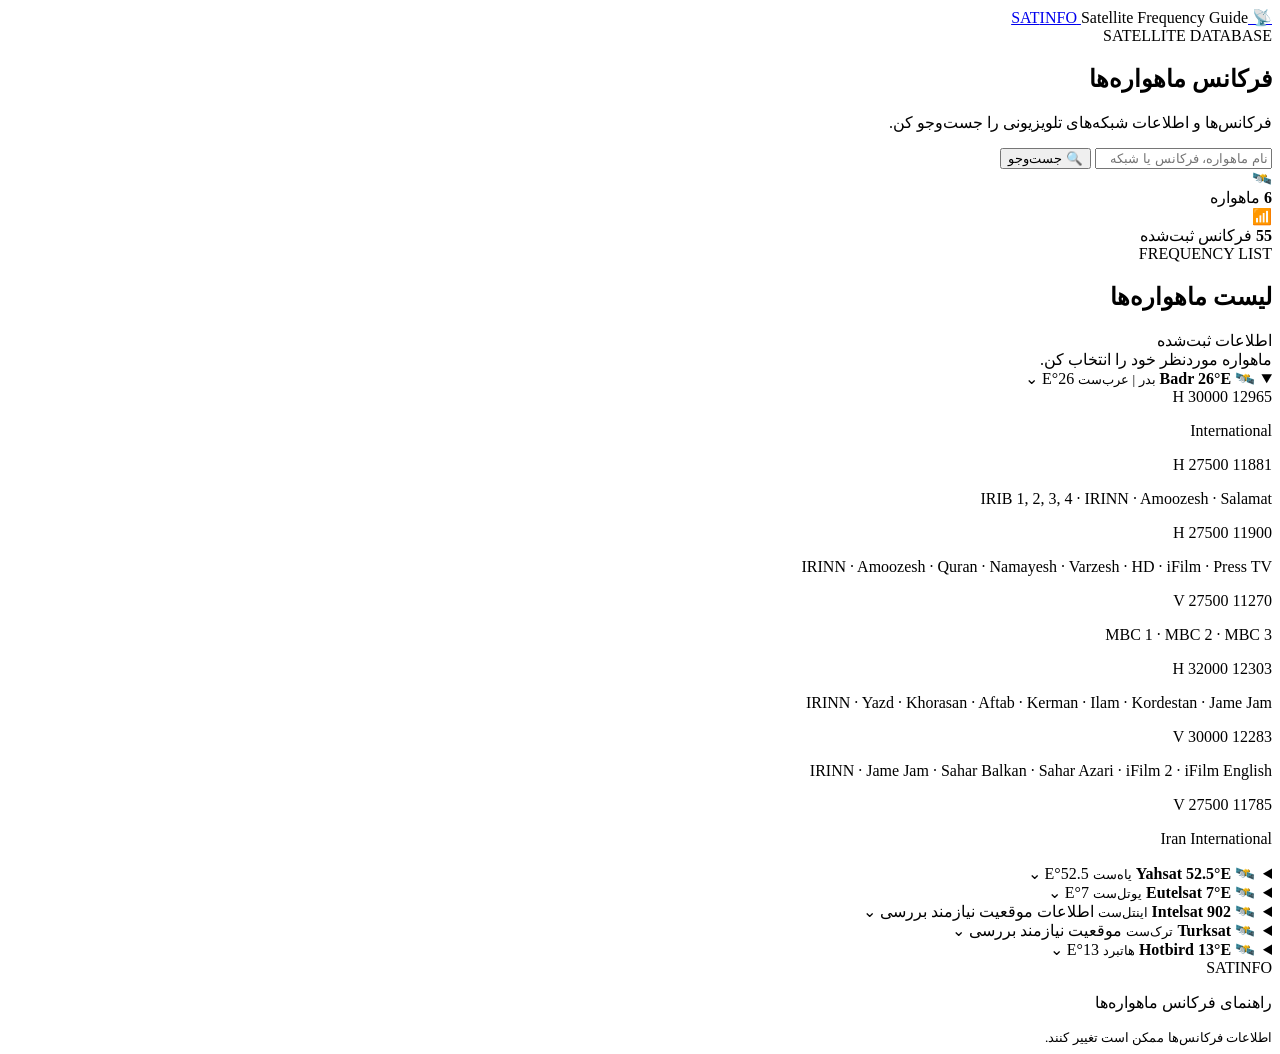
==== satinfo.html @ 90a49dee "Add files via upload" ====
<!DOCTYPE html>
<html lang="fa" dir="rtl">
<head>
    <meta charset="UTF-8">
    <meta name="viewport" content="width=device-width, initial-scale=1">

    <meta name="theme-color" content="#0b1120">
    <meta name="description"
          content="مرجع فرکانس ماهواره‌ها و اطلاعات شبکه‌های تلویزیونی">

    <title>SAT | فرکانس ماهواره‌ها</title>

    <link rel="stylesheet" href="Satsat.css">
    <script src="satsat.js" defer></script>
</head>

<body>

<header class="header">
    <a href="#" class="logo">
        <span class="logo-icon">📡</span>
        <span>SAT<span class="logo-blue">INFO</span></span>
    </a>

    <span class="header-label">Satellite Frequency Guide</span>
</header>

<main class="container">

    <section class="hero">
        <span class="hero-badge">SATELLITE DATABASE</span>

        <h1>فرکانس ماهواره‌ها</h1>

        <p>
            فرکانس‌ها و اطلاعات شبکه‌های تلویزیونی را جست‌وجو کن.
        </p>

        <form class="search-box" id="searchForm">
            <input
                type="search"
                id="search"
                placeholder="نام ماهواره، فرکانس یا شبکه..."
                autocomplete="off"
                aria-label="جست‌وجوی ماهواره، فرکانس یا شبکه"
            >

            <button type="submit" aria-label="جست‌وجو">
                🔍 جست‌وجو
            </button>
        </form>

        <button type="button" id="clearSearch" class="clear-button" hidden>
            پاک کردن جست‌وجو ✕
        </button>
    </section>

    <section class="stats">
        <div class="stat-card">
            <span class="stat-icon">🛰️</span>
            <div>
                <strong id="satelliteCount">6</strong>
                <span>ماهواره</span>
            </div>
        </div>

        <div class="stat-card">
            <span class="stat-icon">📶</span>
            <div>
                <strong id="frequencyCount">0</strong>
                <span>فرکانس ثبت‌شده</span>
            </div>
        </div>
    </section>

    <section class="frequency-section">

        <div class="section-heading">
            <div>
                <span class="section-label">FREQUENCY LIST</span>
                <h2>لیست ماهواره‌ها</h2>
            </div>

            <span class="live-badge">
                <span class="live-dot"></span>
                اطلاعات ثبت‌شده
            </span>
        </div>

        <div id="result" class="result" role="status" aria-live="polite">
            ماهواره موردنظر خود را انتخاب کن.
        </div>

        <div class="satellite-list">

            <!-- BADR -->
            <details class="sat-card" open>
                <summary>
                    <span class="sat-icon">🛰️</span>
                    <span class="sat-name">
                        <strong>Badr 26°E</strong>
                        <small>بدر | عرب‌ست</small>
                    </span>
                    <span class="sat-position">26°E</span>
                    <span class="arrow">⌄</span>
                </summary>

                <div class="frequency-list">

                    <article class="frequency-card">
                        <div class="frequency-number">12965 H 30000</div>
                        <p>International</p>
                    </article>

                    <article class="frequency-card">
                        <div class="frequency-number">11881 H 27500</div>
                        <p>IRIB 1, 2, 3, 4 · IRINN · Amoozesh · Salamat</p>
                    </article>

                    <article class="frequency-card">
                        <div class="frequency-number">11900 H 27500</div>
                        <p>IRINN · Amoozesh · Quran · Namayesh · Varzesh · HD · iFilm · Press TV</p>
                    </article>

                    <article class="frequency-card">
                        <div class="frequency-number">11270 V 27500</div>
                        <p>MBC 1 · MBC 2 · MBC 3</p>
                    </article>

                    <article class="frequency-card">
                        <div class="frequency-number">12303 H 32000</div>
                        <p>IRINN · Yazd · Khorasan · Aftab · Kerman · Ilam · Kordestan · Jame Jam</p>
                    </article>

                    <article class="frequency-card">
                        <div class="frequency-number">12283 V 30000</div>
                        <p>IRINN · Jame Jam · Sahar Balkan · Sahar Azari · iFilm 2 · iFilm English</p>
                    </article>

                    <article class="frequency-card">
                        <div class="frequency-number">11785 V 27500</div>
                        <p>Iran International</p>
                    </article>

                </div>
            </details>

            <!-- YAHSAT -->
            <details class="sat-card">
                <summary>
                    <span class="sat-icon">🛰️</span>
                    <span class="sat-name">
                        <strong>Yahsat 52.5°E</strong>
                        <small>یاه‌ست</small>
                    </span>
                    <span class="sat-position">52.5°E</span>
                    <span class="arrow">⌄</span>
                </summary>

                <div class="frequency-list">

                    <article class="frequency-card">
                        <div class="frequency-number">10761 V 27500</div>
                        <p>Mellig TV</p>
                    </article>

                    <article class="frequency-card">
                        <div class="frequency-number">11419 V 27500</div>
                        <p>Zed TV</p>
                    </article>

                    <article class="frequency-card">
                        <div class="frequency-number">10762 V 27500</div>
                        <p>NET TV · BBC News Persian · DeJ TV · Persian Doc · Persian Sport</p>
                    </article>

                    <article class="frequency-card">
                        <div class="frequency-number">11996 V 27500</div>
                        <p>BBC · VOA · Iran International · Iran Farda · CNN · MBC Persia · GOD TV</p>
                    </article>

                    <article class="frequency-card">
                        <div class="frequency-number">12595 V 27500</div>
                        <p>Azadi · Mohabat TV · Radio Javan · Hodh​​od TV</p>
                    </article>

                    <article class="frequency-card">
                        <div class="frequency-number">10887 V 27500</div>
                        <p>Persians · Radio Javan · Varzesh TV2 · XOTV · 24Box · Pershiana 2 · Pershiana 5</p>
                    </article>

                    <article class="frequency-card">
                        <div class="frequency-number">11766 V 27500</div>
                        <p>Kanal Jadid · Didgah TV · Khaneh Honarmandan · Persians Music · Tapes TV · ITN · T2 · 30TV · Ruby Music · Toosheh TV · My TV · Khanefilm · ATV · Ganghozor · Tin TV · PN TV</p>
                    </article>

                    <article class="frequency-card">
                        <div class="frequency-number">11881 V 27500</div>
                        <p>GEM · RUBIX · RIVER · GEM TV</p>
                    </article>

                    <article class="frequency-card">
                        <div class="frequency-number">11958 V 27500</div>
                        <p>Kalame TV · Khatere · Iran B Marz · Iran Beauty · Komala TV · Tile TV · Ruby One</p>
                    </article>

                    <article class="frequency-card">
                        <div class="frequency-number">12015 H 27500</div>
                        <p>TOLO HD · Lem​​at HD · TOLO News · Shamshad · 1TV HD · Tamadon · Noor TV · AMC · Afghan · Arezo TV</p>
                    </article>

                    <article class="frequency-card">
                        <div class="frequency-number">12034 V 27500</div>
                        <p>ONYX HD · RUBIX HD · RIVER HD · 24B HD · GEM TV</p>
                    </article>

                    <article class="frequency-card">
                        <div class="frequency-number">12149 V 27500</div>
                        <p>Golden TV · Interaz TV · City TV · Movie Time · Tapesh HD</p>
                    </article>

                    <article class="frequency-card">
                        <div class="frequency-number">10803 H 27500</div>
                        <p>Persiana 1–5 · Varzesh 1–4 · Poker TV</p>
                    </article>

                    <article class="frequency-card">
                        <div class="frequency-number">10845 V 27500</div>
                        <p>Persiana Junior · Persiana Cinema · Ava Series · 11TV · Zen TV · Asr TV · Oxir TV · Didar TV · Ava Family HD</p>
                    </article>

                    <article class="frequency-card">
                        <div class="frequency-number">11785 H 27500</div>
                        <p>اطلاعات شبکه ثبت نشده</p>
                    </article>

                    <article class="frequency-card">
                        <div class="frequency-number">10877 V 27500</div>
                        <p>اطلاعات شبکه ثبت نشده</p>
                    </article>

                    <article class="frequency-card">
                        <div class="frequency-number">10846 V 27500</div>
                        <p>اطلاعات شبکه ثبت نشده</p>
                    </article>

                    <article class="frequency-card">
                        <div class="frequency-number">11421 H 27500</div>
                        <p>اطلاعات شبکه ثبت نشده</p>
                    </article>

                    <article class="frequency-card">
                        <div class="frequency-number">11977 H 27500</div>
                        <p>اطلاعات شبکه ثبت نشده</p>
                    </article>

                    <article class="frequency-card">
                        <div class="frequency-number">11343 H 27500</div>
                        <p>اطلاعات شبکه ثبت نشده</p>
                    </article>

                    <article class="frequency-card">
                        <div class="frequency-number">12246 H 27500</div>
                        <p>اطلاعات شبکه ثبت نشده</p>
                    </article>

                    <article class="frequency-card">
                        <div class="frequency-number">11843 V 27500</div>
                        <p>International</p>
                    </article>

                </div>
            </details>

            <!-- EUTELSAT -->
            <details class="sat-card">
                <summary>
                    <span class="sat-icon">🛰️</span>
                    <span class="sat-name">
                        <strong>Eutelsat 7°E</strong>
                        <small>یوتل‌ست</small>
                    </span>
                    <span class="sat-position">7°E</span>
                    <span class="arrow">⌄</span>
                </summary>

                <div class="frequency-list">

                    <article class="frequency-card">
                        <div class="frequency-number">11262 H 27500</div>
                        <p>International</p>
                    </article>

                    <article class="frequency-card">
                        <div class="frequency-number">10721 H 22000</div>
                        <p>BBC · Simaye Azadi · Manoto</p>
                    </article>

                    <article class="frequency-card">
                        <div class="frequency-number">11304 H 22700</div>
                        <p>Melody HD · Confirm HD · Cineastes HD · Iran International</p>
                    </article>

                    <article class="frequency-card">
                        <div class="frequency-number">11221 H 27500</div>
                        <p>PARS TV · Andisheh TV · Iran International · Kanal Yek · Iran Farda</p>
                    </article>

                    <article class="frequency-card">
                        <div class="frequency-number">11345 H 27500</div>
                        <p>ICC · Didgah TV · Manoto · 4Music · Confirm · Cine Series · Avang</p>
                    </article>

                    <article class="frequency-card">
                        <div class="frequency-number">11324 V 29700</div>
                        <p>iFilm HD · PMC HD · Barbara TV HD · Manoto +1/+2 · Fashion TV HD</p>
                    </article>

                    <article class="frequency-card">
                        <div class="frequency-number">11387 H 27500</div>
                        <p>BBC Persia HD · Manoto +1/+2</p>
                    </article>

                    <article class="frequency-card">
                        <div class="frequency-number">11325 V 30000</div>
                        <p>Barbara HD · PMC HD · Manoto · Cine Film</p>
                    </article>

                </div>
            </details>

            <!-- INTELSAT -->
            <details class="sat-card">
                <summary>
                    <span class="sat-icon">🛰️</span>
                    <span class="sat-name">
                        <strong>Intelsat 902</strong>
                        <small>اینتل‌ست</small>
                    </span>
                    <span class="sat-position">اطلاعات موقعیت نیازمند بررسی</span>
                    <span class="arrow">⌄</span>
                </summary>

                <div class="frequency-list">

                    <article class="frequency-card">
                        <div class="frequency-number">11555 V 30000</div>
                        <p>IRIB 1, 2, 3, 4 · IRINN</p>
                    </article>

                    <article class="frequency-card">
                        <div class="frequency-number">11030 V 3500</div>
                        <p>اطلاعات شبکه ثبت نشده</p>
                    </article>

                    <article class="frequency-card">
                        <div class="frequency-number">11002 V 3500</div>
                        <p>اطلاعات شبکه ثبت نشده</p>
                    </article>

                    <article class="frequency-card">
                        <div class="frequency-number">10989 V 1600</div>
                        <p>اطلاعات شبکه ثبت نشده</p>
                    </article>

                </div>
            </details>

            <!-- TURKSAT -->
            <details class="sat-card">
                <summary>
                    <span class="sat-icon">🛰️</span>
                    <span class="sat-name">
                        <strong>Turksat</strong>
                        <small>ترک‌ست</small>
                    </span>
                    <span class="sat-position">موقعیت نیازمند بررسی</span>
                    <span class="arrow">⌄</span>
                </summary>

                <div class="frequency-list">

                    <article class="frequency-card">
                        <div class="frequency-number">11637 H 30000</div>
                        <p>IRIB 1, 2, 3, 4 · Tehran</p>
                    </article>

                    <article class="frequency-card">
                        <div class="frequency-number">11785 H 27500</div>
                        <p>اطلاعات شبکه ثبت نشده</p>
                    </article>

                    <article class="frequency-card">
                        <div class="frequency-number">11977 H 27500</div>
                        <p>اطلاعات شبکه ثبت نشده</p>
                    </article>

                    <article class="frequency-card">
                        <div class="frequency-number">12329 H 6666</div>
                        <p>اطلاعات شبکه ثبت نشده</p>
                    </article>

                    <article class="frequency-card">
                        <div class="frequency-number">12015 H 27500</div>
                        <p>اطلاعات شبکه ثبت نشده</p>
                    </article>

                    <article class="frequency-card">
                        <div class="frequency-number">12356 H 7100</div>
                        <p>اطلاعات شبکه ثبت نشده</p>
                    </article>

                    <article class="frequency-card">
                        <div class="frequency-number">12245 H 27500</div>
                        <p>اطلاعات شبکه ثبت نشده</p>
                    </article>

                </div>
            </details>

            <!-- HOTBIRD -->
            <details class="sat-card">
                <summary>
                    <span class="sat-icon">🛰️</span>
                    <span class="sat-name">
                        <strong>Hotbird 13°E</strong>
                        <small>هاتبرد</small>
                    </span>
                    <span class="sat-position">13°E</span>
                    <span class="arrow">⌄</span>
                </summary>

                <div class="frequency-list">

                    <article class="frequency-card">
                        <div class="frequency-number">10775 H 30000</div>
                        <p>IRINN · Quran · iFilm · Nasim · Jame Jam · Press TV</p>
                    </article>

                    <article class="frequency-card">
                        <div class="frequency-number">12322 H 27500</div>
                        <p>BBC Persian · Iran International</p>
                    </article>

                    <article class="frequency-card">
                        <div class="frequency-number">11137 H 27500</div>
                        <p>اطلاعات شبکه ثبت نشده</p>
                    </article>

                    <article class="frequency-card">
                        <div class="frequency-number">12226 V 27500</div>
                        <p>اطلاعات شبکه ثبت نشده</p>
                    </article>

                    <article class="frequency-card">
                        <div class="frequency-number">11373 H 27500</div>
                        <p>اطلاعات شبکه ثبت نشده</p>
                    </article>

                    <article class="frequency-card">
                        <div class="frequency-number">11604 H 27500</div>
                        <p>اطلاعات شبکه ثبت نشده</p>
                    </article>

                    <article class="frequency-card">
                        <div class="frequency-number">11471 V 27500</div>
                        <p>اطلاعات شبکه ثبت نشده</p>
                    </article>

                </div>
            </details>

        </div>

        <div id="emptyState" class="empty-state" hidden>
            <span>🔎</span>
            <h3>نتیجه‌ای پیدا نشد</h3>
            <p>نام ماهواره، شبکه یا فرکانس را بررسی کن.</p>
        </div>

    </section>

</main>

<footer class="footer">
    <div class="footer-logo">SAT<span>INFO</span></div>
    <p>راهنمای فرکانس ماهواره‌ها</p>
    <small>اطلاعات فرکانس‌ها ممکن است تغییر کنند.</small>
</footer>

</body>
</html>
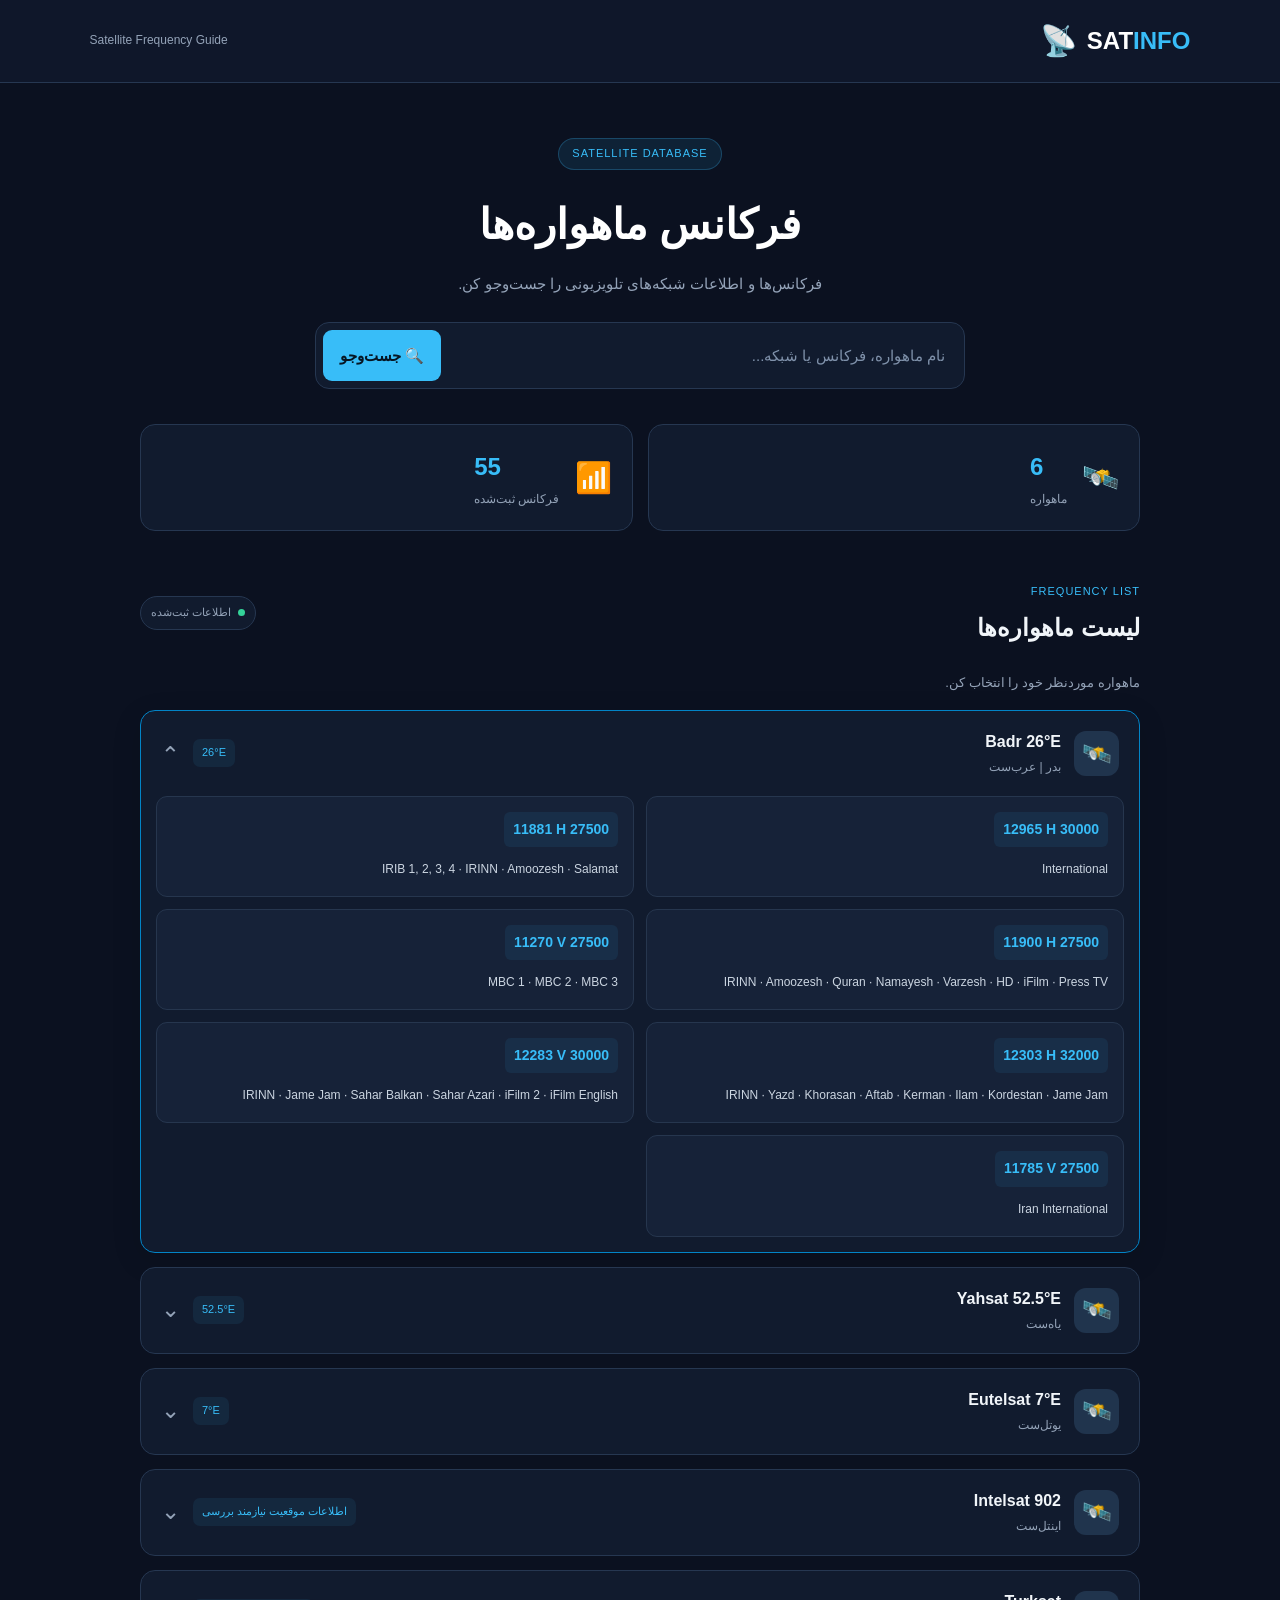
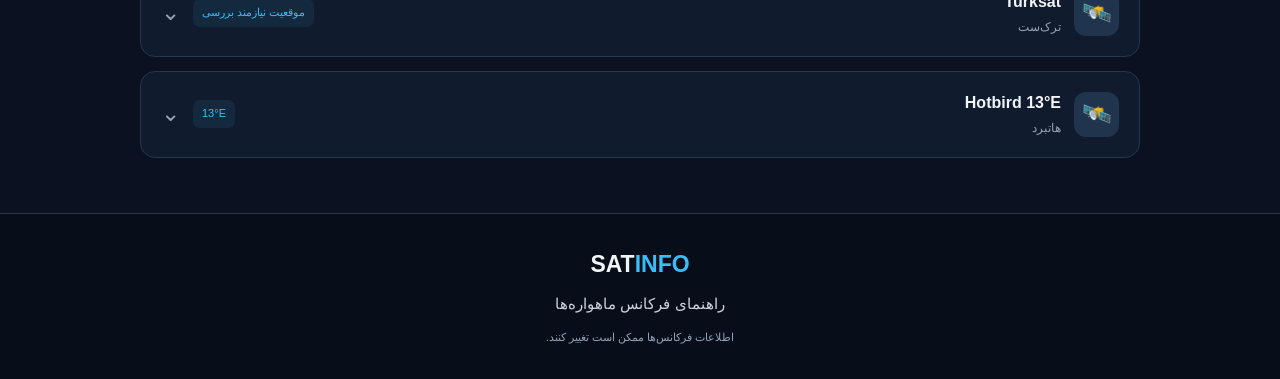
==== commit 8329c095: "Update satinfo.html" ====
--- a/satinfo.html
+++ b/satinfo.html
@@ -10,7 +10,7 @@
 
     <title>SAT | فرکانس ماهواره‌ها</title>
 
-    <link rel="stylesheet" href="Satsat.css">
+    <link rel="stylesheet" href="satsat.css">
     <script src="satsat.js" defer></script>
 </head>
 
@@ -489,4 +489,4 @@
 </footer>
 
 </body>
-</html>+</html>
--- a/satsat.css
+++ b/satsat.css
@@ -0,0 +1,568 @@
+/* =========================
+   SAT INFO - MAIN STYLES
+========================= */
+
+:root {
+    --bg: #0b1120;
+    --surface: #111b2e;
+    --card: #162238;
+    --border: #263751;
+    --blue: #38bdf8;
+    --blue-dark: #0284c7;
+    --text: #f1f5f9;
+    --muted: #94a3b8;
+    --green: #34d399;
+}
+
+* {
+    box-sizing: border-box;
+}
+
+html {
+    scroll-behavior: smooth;
+}
+
+body {
+    margin: 0;
+    background: var(--bg);
+    color: var(--text);
+    font-family: Tahoma, Arial, sans-serif;
+    font-size: 15px;
+    line-height: 1.8;
+}
+
+button,
+input {
+    font: inherit;
+}
+
+/* HEADER */
+
+.header {
+    min-height: 72px;
+    padding: 14px 7%;
+    display: flex;
+    justify-content: space-between;
+    align-items: center;
+    gap: 15px;
+    background: #0f172a;
+    border-bottom: 1px solid var(--border);
+}
+
+.logo {
+    display: flex;
+    align-items: center;
+    gap: 10px;
+    color: white;
+    font-size: 24px;
+    font-weight: bold;
+    text-decoration: none;
+    direction: ltr;
+}
+
+.logo-icon {
+    font-size: 30px;
+}
+
+.logo-blue {
+    color: var(--blue);
+}
+
+.header-label {
+    color: var(--muted);
+    font-size: 12px;
+    direction: ltr;
+}
+
+/* MAIN */
+
+.container {
+    width: min(100% - 32px, 1000px);
+    margin: auto;
+}
+
+/* HERO */
+
+.hero {
+    padding: 55px 15px 35px;
+    text-align: center;
+}
+
+.hero-badge {
+    display: inline-block;
+    padding: 5px 13px;
+    color: var(--blue);
+    background: rgba(56, 189, 248, 0.1);
+    border: 1px solid rgba(56, 189, 248, 0.25);
+    border-radius: 30px;
+    font-size: 11px;
+    letter-spacing: 1px;
+    direction: ltr;
+}
+
+.hero h1 {
+    margin: 17px 0 8px;
+    font-size: clamp(27px, 5vw, 42px);
+    color: white;
+}
+
+.hero > p {
+    margin: 0 0 25px;
+    color: var(--muted);
+}
+
+/* SEARCH */
+
+.search-box {
+    width: min(100%, 650px);
+    margin: auto;
+    display: flex;
+    align-items: stretch;
+    gap: 8px;
+    padding: 7px;
+    background: var(--surface);
+    border: 1px solid var(--border);
+    border-radius: 14px;
+}
+
+.search-box:focus-within {
+    border-color: var(--blue);
+    box-shadow: 0 0 0 3px rgba(56, 189, 248, 0.1);
+}
+
+.search-box input {
+    flex: 1;
+    width: 0;
+    min-width: 0;
+    padding: 12px;
+    color: white;
+    background: transparent;
+    border: none;
+    outline: none;
+    direction: auto;
+}
+
+.search-box input::placeholder {
+    color: #7f91aa;
+}
+
+.search-box button {
+    padding: 10px 17px;
+    border: none;
+    border-radius: 9px;
+    color: #061522;
+    background: var(--blue);
+    font-weight: bold;
+    cursor: pointer;
+    transition: background 0.2s, transform 0.2s;
+}
+
+.search-box button:hover {
+    background: #7dd3fc;
+    transform: translateY(-1px);
+}
+
+.clear-button {
+    margin-top: 12px;
+    padding: 6px 12px;
+    color: var(--muted);
+    background: transparent;
+    border: 1px solid var(--border);
+    border-radius: 8px;
+    cursor: pointer;
+}
+
+.clear-button:hover {
+    color: white;
+    border-color: var(--blue);
+}
+
+/* STATS */
+
+.stats {
+    display: grid;
+    grid-template-columns: repeat(2, minmax(0, 1fr));
+    gap: 15px;
+    margin-bottom: 45px;
+}
+
+.stat-card {
+    display: flex;
+    align-items: center;
+    gap: 15px;
+    padding: 20px;
+    background: var(--surface);
+    border: 1px solid var(--border);
+    border-radius: 15px;
+}
+
+.stat-icon {
+    font-size: 30px;
+}
+
+.stat-card strong,
+.stat-card span:not(.stat-icon) {
+    display: block;
+}
+
+.stat-card strong {
+    color: var(--blue);
+    font-size: 24px;
+    direction: ltr;
+}
+
+.stat-card div span {
+    color: var(--muted);
+    font-size: 12px;
+}
+
+/* SECTION HEADING */
+
+.frequency-section {
+    padding-bottom: 55px;
+}
+
+.section-heading {
+    display: flex;
+    align-items: center;
+    justify-content: space-between;
+    gap: 15px;
+    margin-bottom: 22px;
+}
+
+.section-label {
+    color: var(--blue);
+    font-size: 11px;
+    letter-spacing: 1px;
+    direction: ltr;
+}
+
+.section-heading h2 {
+    margin: 3px 0 0;
+    font-size: 24px;
+}
+
+.live-badge {
+    display: flex;
+    align-items: center;
+    gap: 7px;
+    padding: 6px 10px;
+    color: var(--muted);
+    background: var(--surface);
+    border: 1px solid var(--border);
+    border-radius: 30px;
+    font-size: 11px;
+}
+
+.live-dot {
+    width: 7px;
+    height: 7px;
+    background: var(--green);
+    border-radius: 50%;
+}
+
+/* SEARCH RESULT */
+
+.result {
+    margin-bottom: 15px;
+    color: var(--muted);
+    font-size: 13px;
+}
+
+.result:empty {
+    display: none;
+}
+
+/* SATELLITE CARDS */
+
+.satellite-list {
+    display: grid;
+    gap: 14px;
+}
+
+.sat-card {
+    overflow: hidden;
+    background: var(--surface);
+    border: 1px solid var(--border);
+    border-radius: 15px;
+    transition: border-color 0.25s, box-shadow 0.25s;
+}
+
+.sat-card:hover {
+    border-color: #3b5879;
+}
+
+.sat-card[open] {
+    border-color: var(--blue-dark);
+    box-shadow: 0 8px 30px rgba(0, 0, 0, 0.12);
+}
+
+.sat-card > summary {
+    display: flex;
+    align-items: center;
+    gap: 13px;
+    min-height: 85px;
+    padding: 17px 20px;
+    list-style: none;
+    cursor: pointer;
+}
+
+.sat-card > summary::-webkit-details-marker {
+    display: none;
+}
+
+.sat-icon {
+    display: grid;
+    place-items: center;
+    flex-shrink: 0;
+    width: 45px;
+    height: 45px;
+    background: #20344d;
+    border-radius: 12px;
+    font-size: 24px;
+}
+
+.sat-name {
+    display: flex;
+    flex-direction: column;
+    flex: 1;
+    min-width: 0;
+}
+
+.sat-name strong {
+    font-size: 16px;
+    direction: ltr;
+    text-align: right;
+}
+
+.sat-name small {
+    color: var(--muted);
+    font-size: 12px;
+}
+
+.sat-position {
+    padding: 4px 9px;
+    color: var(--blue);
+    background: rgba(56, 189, 248, 0.08);
+    border-radius: 7px;
+    font-size: 11px;
+    direction: ltr;
+}
+
+.arrow {
+    color: var(--muted);
+    font-size: 23px;
+    transition: transform 0.25s;
+}
+
+.sat-card[open] .arrow {
+    transform: rotate(180deg);
+}
+
+/* FREQUENCY LIST */
+
+.frequency-list {
+    display: grid;
+    grid-template-columns: repeat(2, minmax(0, 1fr));
+    gap: 12px;
+    padding: 0 15px 15px;
+}
+
+.frequency-card {
+    min-width: 0;
+    padding: 15px;
+    background: var(--card);
+    border: 1px solid #26364e;
+    border-radius: 11px;
+    transition: border-color 0.2s, transform 0.2s;
+}
+
+.frequency-card:hover {
+    border-color: var(--blue);
+    transform: translateY(-2px);
+}
+
+.frequency-number {
+    display: inline-block;
+    max-width: 100%;
+    padding: 5px 9px;
+    color: var(--blue);
+    background: rgba(56, 189, 248, 0.08);
+    border-radius: 6px;
+    font-family: Arial, sans-serif;
+    font-size: 14px;
+    font-weight: bold;
+    direction: ltr;
+    unicode-bidi: isolate;
+    overflow-wrap: anywhere;
+}
+
+.frequency-card p {
+    margin: 10px 0 0;
+    color: #cbd5e1;
+    font-size: 12px;
+    line-height: 2;
+    overflow-wrap: anywhere;
+}
+
+/* EMPTY STATE */
+
+.empty-state {
+    padding: 45px 15px;
+    text-align: center;
+    background: var(--surface);
+    border: 1px dashed var(--border);
+    border-radius: 15px;
+}
+
+.empty-state > span {
+    font-size: 40px;
+}
+
+.empty-state h3 {
+    margin: 10px 0 5px;
+}
+
+.empty-state p {
+    color: var(--muted);
+}
+
+/* FOOTER */
+
+.footer {
+    padding: 30px 15px;
+    text-align: center;
+    background: #080e19;
+    border-top: 1px solid var(--border);
+}
+
+.footer-logo {
+    font-family: Arial, sans-serif;
+    font-size: 23px;
+    font-weight: bold;
+    direction: ltr;
+}
+
+.footer-logo span {
+    color: var(--blue);
+}
+
+.footer p {
+    margin: 5px 0;
+    color: #cbd5e1;
+}
+
+.footer small {
+    color: var(--muted);
+    font-size: 11px;
+}
+
+/* MOBILE */
+
+@media (max-width: 600px) {
+
+    .header {
+        padding: 12px 16px;
+    }
+
+    .logo {
+        font-size: 20px;
+    }
+
+    .header-label {
+        font-size: 9px;
+    }
+
+    .hero {
+        padding-top: 38px;
+    }
+
+    .hero h1 {
+        font-size: 28px;
+    }
+
+    .search-box {
+        gap: 5px;
+    }
+
+    .search-box input {
+        padding: 9px 5px;
+        font-size: 12px;
+    }
+
+    .search-box button {
+        padding: 9px;
+        font-size: 12px;
+    }
+
+    .stats {
+        gap: 9px;
+        margin-bottom: 35px;
+    }
+
+    .stat-card {
+        padding: 13px 9px;
+        gap: 8px;
+    }
+
+    .stat-icon {
+        font-size: 24px;
+    }
+
+    .stat-card strong {
+        font-size: 20px;
+    }
+
+    .section-heading h2 {
+        font-size: 20px;
+    }
+
+    .live-badge {
+        font-size: 9px;
+    }
+
+    .sat-card > summary {
+        padding: 13px 10px;
+        gap: 8px;
+    }
+
+    .sat-icon {
+        width: 36px;
+        height: 36px;
+        font-size: 20px;
+    }
+
+    .sat-name strong {
+        font-size: 13px;
+    }
+
+    .sat-name small {
+        font-size: 10px;
+    }
+
+    .sat-position {
+        padding: 4px 5px;
+        font-size: 9px;
+        max-width: 95px;
+        text-align: center;
+    }
+
+    .frequency-list {
+        grid-template-columns: 1fr;
+        padding: 0 10px 10px;
+        gap: 9px;
+    }
+
+    .frequency-card {
+        padding: 12px;
+    }
+
+    .frequency-card p {
+        font-size: 12px;
+    }
+}
+
+[hidden] {
+    display: none !important;
+}
+
